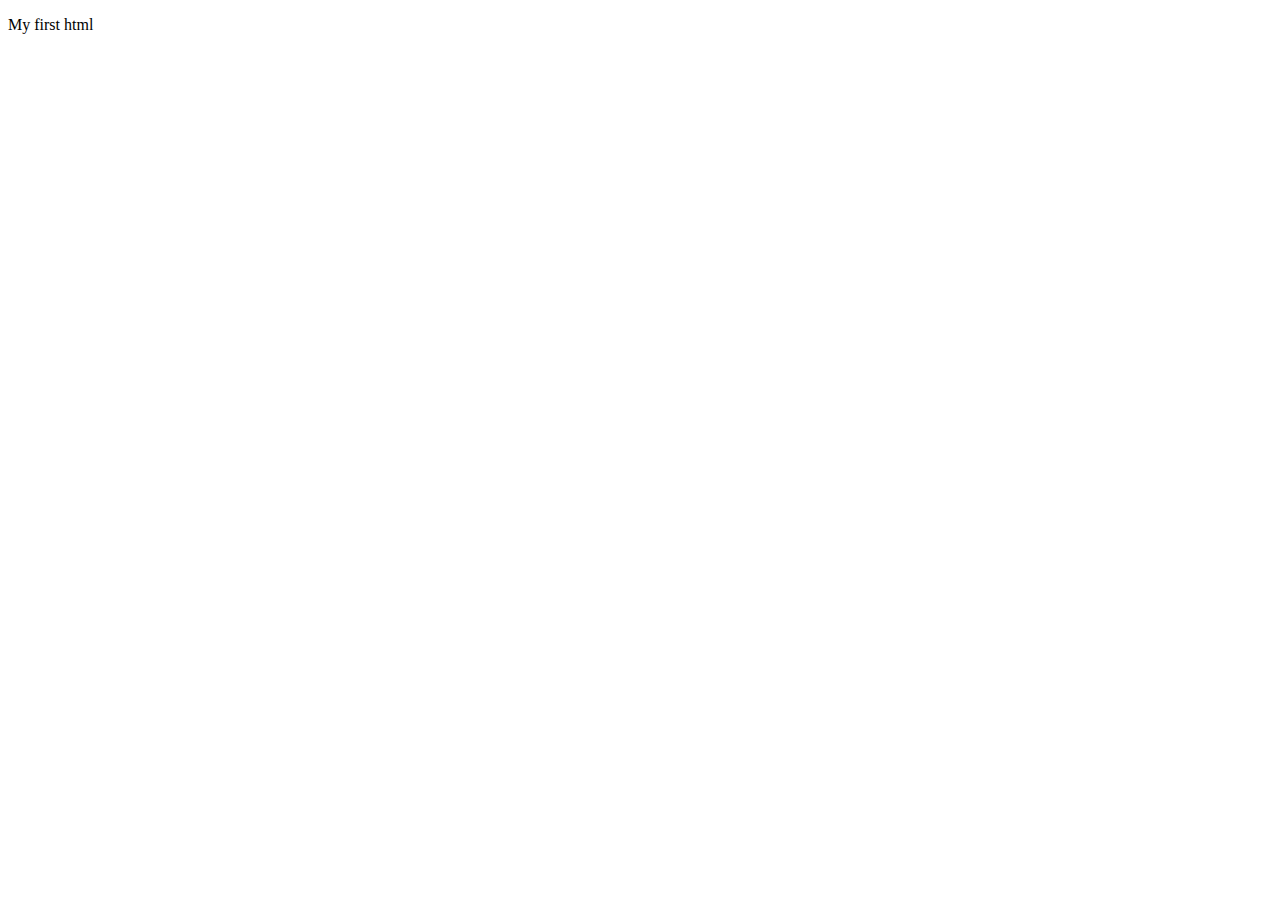
==== hw1/index.html @ 741dd8ec "add index.html, change README filegi clear" ====
<!DOCTYPE html>
<html lang="en">
<head>
    <meta charset="UTF-8">
    <meta name="viewport" content="width=<,<>, initial-scale=1.0">
    <title>Document</title>
</head>
<body>
    <p>My first html</p>
</body>
</html>
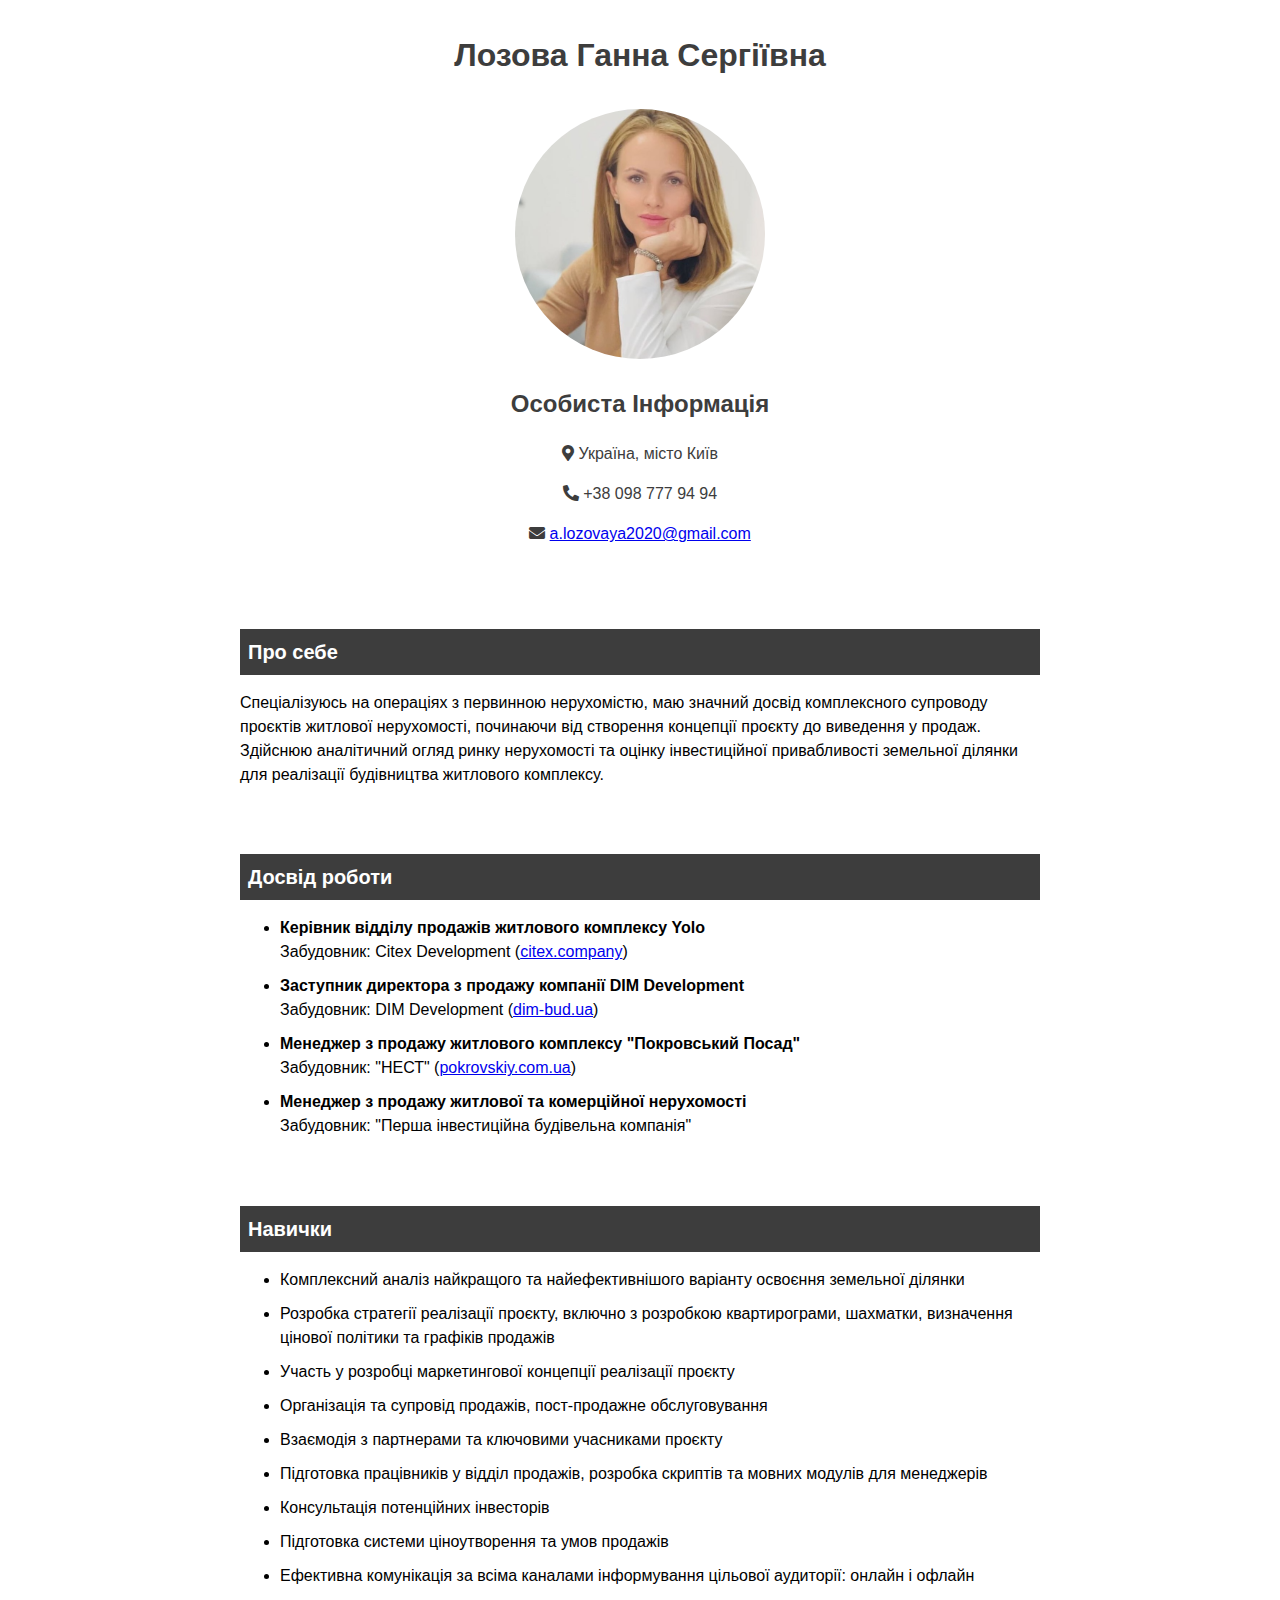
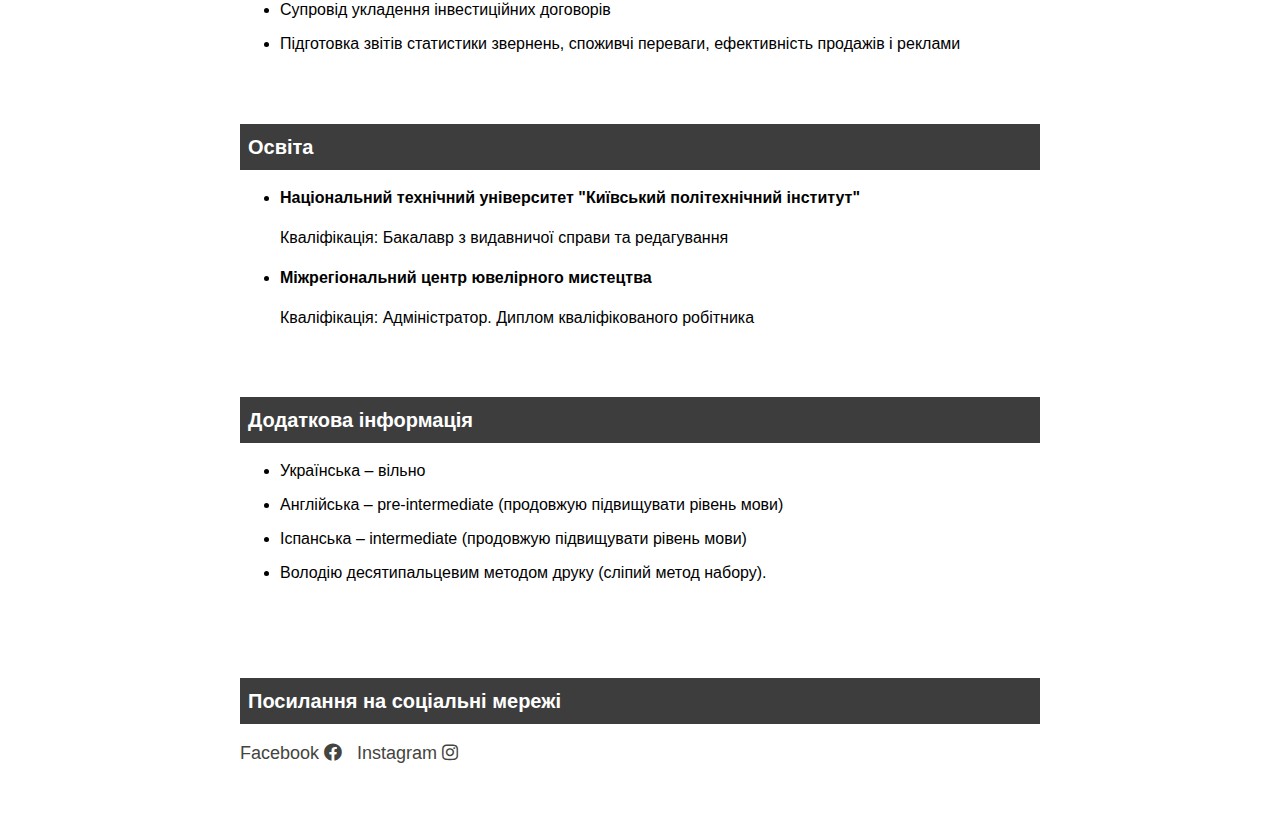
==== commit e9fe09f6: "add index.html, add style.css, add photo" ====
--- a/hw1/index.html
+++ b/hw1/index.html
@@ -1,11 +1,197 @@
 <!DOCTYPE html>
-<html lang="en">
-<head>
-    <meta charset="UTF-8">
-    <meta name="viewport" content="width=<,<>, initial-scale=1.0">
-    <title>Document</title>
-</head>
-<body>
-    <p>My first html</p>
-</body>
-</html>+<html lang="uk">
+  <head>
+    <meta charset="UTF-8" />
+    <meta name="viewport" content="width=device-width, initial-scale=1.0" />
+    <link
+      rel="stylesheet"
+      href="https://cdnjs.cloudflare.com/ajax/libs/font-awesome/5.15.3/css/all.min.css"
+    />
+    <link rel="stylesheet" href="style/style.css" />
+    <title>Lozova G.S. - Resume</title>
+  </head>
+  <body>
+    <header>
+      <div class="container">
+        <h1>Лозова Ганна Сергіївна</h1>
+        <img src="./photo.png" alt="my photo" class="profile-photo" />
+        <h2>Особиста Інформація</h2>
+        <p><i class="fas fa-map-marker-alt"></i> Україна, місто Київ</p>
+        <p><i class="fas fa-phone-alt"></i> +38 098 777 94 94</p>
+        <p>
+          <i class="fas fa-envelope"></i>
+          <a href="mailto:a.lozovaya2020@gmail.com">a.lozovaya2020@gmail.com</a>
+        </p>
+      </div>
+    </header>
+
+    <!--About me-->
+    <main>
+      <section class="about">
+        <div class="container">
+          <h2>Про себе</h2>
+          <p>
+            Спеціалізуюсь на операціях з первинною нерухомістю, маю значний
+            досвід комплексного супроводу проєктів житлової нерухомості,
+            починаючи від створення концепції проєкту до виведення у продаж.
+            Здійснюю аналітичний огляд ринку нерухомості та оцінку інвестиційної
+            привабливості земельної ділянки для реалізації будівництва житлового
+            комплексу.
+          </p>
+        </div>
+      </section>
+
+      <!--Experience-->
+      <section class="experience">
+        <div class="container">
+          <h2>Досвід роботи</h2>
+          <ul>
+            <li>
+              <strong
+                >Керівник відділу продажів житлового комплексу Yolo</strong
+              >
+              <br />
+              Забудовник: Citex Development (<a href="http://citex.company"
+                >citex.company</a
+              >)
+            </li>
+            <li>
+              <strong
+                >Заступник директора з продажу компанії DIM Development</strong
+              >
+              <br />Забудовник: DIM Development (<a href="http://dim-bud.ua"
+                >dim-bud.ua</a
+              >)
+            </li>
+            <li>
+              <strong
+                >Менеджер з продажу житлового комплексу "Покровський
+                Посад"</strong
+              >
+              <br />
+              Забудовник: "НЕСТ" (<a href="http://pokrovskiy.com.ua"
+                >pokrovskiy.com.ua</a
+              >)
+            </li>
+            <li>
+              <strong
+                >Менеджер з продажу житлової та комерційної нерухомості</strong
+              >
+              <br />Забудовник: "Перша інвестиційна будівельна компанія"
+            </li>
+          </ul>
+        </div>
+      </section>
+
+      <section class="skills">
+        <div class="container">
+          <h2>Навички</h2>
+          <ul>
+            <li>
+              Комплексний аналіз найкращого та найефективнішого варіанту
+              освоєння земельної ділянки
+            </li>
+            <li>
+              Розробка стратегії реалізації проєкту, включно з розробкою
+              квартирограми, шахматки, визначення цінової політики та графіків
+              продажів
+            </li>
+            <li>
+              Участь у розробці маркетингової концепції реалізації проєкту
+            </li>
+            <li>
+              Організація та супровід продажів, пост-продажне обслуговування
+            </li>
+            <li>Взаємодія з партнерами та ключовими учасниками проєкту</li>
+            <li>
+              Підготовка працівників у відділ продажів, розробка скриптів та
+              мовних модулів для менеджерів
+            </li>
+            <li>Консультація потенційних інвесторів</li>
+            <li>Підготовка системи ціноутворення та умов продажів</li>
+            <li>
+              Ефективна комунікація за всіма каналами інформування цільової
+              аудиторії: онлайн і офлайн
+            </li>
+            <li>Супровід укладення інвестиційних договорів</li>
+            <li>
+              Підготовка звітів статистики звернень, споживчі переваги,
+              ефективність продажів і реклами
+            </li>
+          </ul>
+        </div>
+      </section>
+
+      <!--Education-->
+      <section class="education">
+        <div class="container">
+          <h2>Освіта</h2>
+          <ul>
+            <li>
+              <strong
+                >Національний технічний університет "Київський політехнічний
+                інститут"</strong
+              >
+              <p>Кваліфікація: Бакалавр з видавничої справи та редагування</p>
+            </li>
+            <li>
+              <strong>Міжрегіональний центр ювелірного мистецтва</strong>
+              <p>
+                Кваліфікація: Адміністратор. Диплом кваліфікованого робітника
+              </p>
+            </li>
+          </ul>
+        </div>
+      </section>
+
+      <!--Additional-info-->
+
+      <section class="additional-info">
+        <div class="container">
+          <h2>Додаткова інформація</h2>
+          <ul>
+            <li>Українська – вільно</li>
+            <li>
+              Англійська – pre-intermediate (продовжую підвищувати рівень мови)
+            </li>
+            <li>
+              Іспанська – intermediate (продовжую підвищувати рівень мови)
+            </li>
+            <li>
+              Володію десятипальцевим методом друку (сліпий метод набору).
+            </li>
+          </ul>
+        </div>
+      </section>
+    </main>
+
+    <!--Social media-->
+    <footer>
+      <section class="social-media">
+        <div class="container">
+          <h2>Посилання на соціальні мережі</h2>
+          <ul>
+            <li>
+              <a
+                href="https://www.facebook.com/profile.php?id=100010893794207"
+                class="social-icon"
+                aria-label="Facebook"
+                >Facebook <i class="fab fa-facebook"></i
+              ></a>
+            </li>
+            <li>
+              <a
+                href="https://www.instagram.com/vergelesova_anna?igsh=MWw5Mm1wMWRma2JpYQ%3D%3D&utm_source=qr"
+                class="social-icon"
+                aria-label="Instagram"
+              >
+                Instagram
+                <i class="fab fa-instagram"></i>
+              </a>
+            </li>
+          </ul>
+        </div>
+      </section>
+    </footer>
+  </body>
+</html>
--- a/hw1/style/style.css
+++ b/hw1/style/style.css
@@ -0,0 +1,85 @@
+
+body {
+    font-family: Arial, Helvetica, sans-serif;
+    background-color: #FFFFFF;
+    margin: 0;
+    padding: 0;
+    line-height: 1.5;
+}
+
+.container{
+    max-width: 800px;
+    margin: auto;
+    padding: 10px;
+
+}
+.profile-photo {
+    width: 250px;
+    height: 250px;
+    border-radius: 50%;
+    object-fit: cover;
+}
+
+header{
+
+    text-align: center;
+    color: #3D3D3D;
+    margin-bottom: 30px;
+}
+
+header h1{
+    margin-bottom: 30px;
+    color:#3D3D3D;
+}
+
+section {
+    margin-bottom: 15px;
+}
+
+section h2{
+    background:#3D3D3D;
+    font-size: 20px;
+    color: #FFFFFF;
+    padding: 8px;
+    margin-bottom: 8px;
+}
+
+section ul li{
+    margin-bottom: 10px;
+    text-decoration: none;
+   
+}
+
+section ul li h3{
+    margin-bottom: 5px;
+}
+
+footer{
+    color: #fff;
+    padding: 20px;
+    margin-top: 20px;
+    text-align: left;
+}
+
+.social-media {
+    text-align: left; 
+}
+
+.social-media ul {
+    padding: 0;
+    list-style: none;
+    display: flex;
+    justify-content: flex-start;
+    gap: 15px;
+}
+
+.social-media a {
+    color:  #444440;
+    font-size: 18px;
+    text-decoration: none;
+    transition: color 0.5s ease;
+}
+
+.social-media a:hover {
+    color: #ddd;
+}
